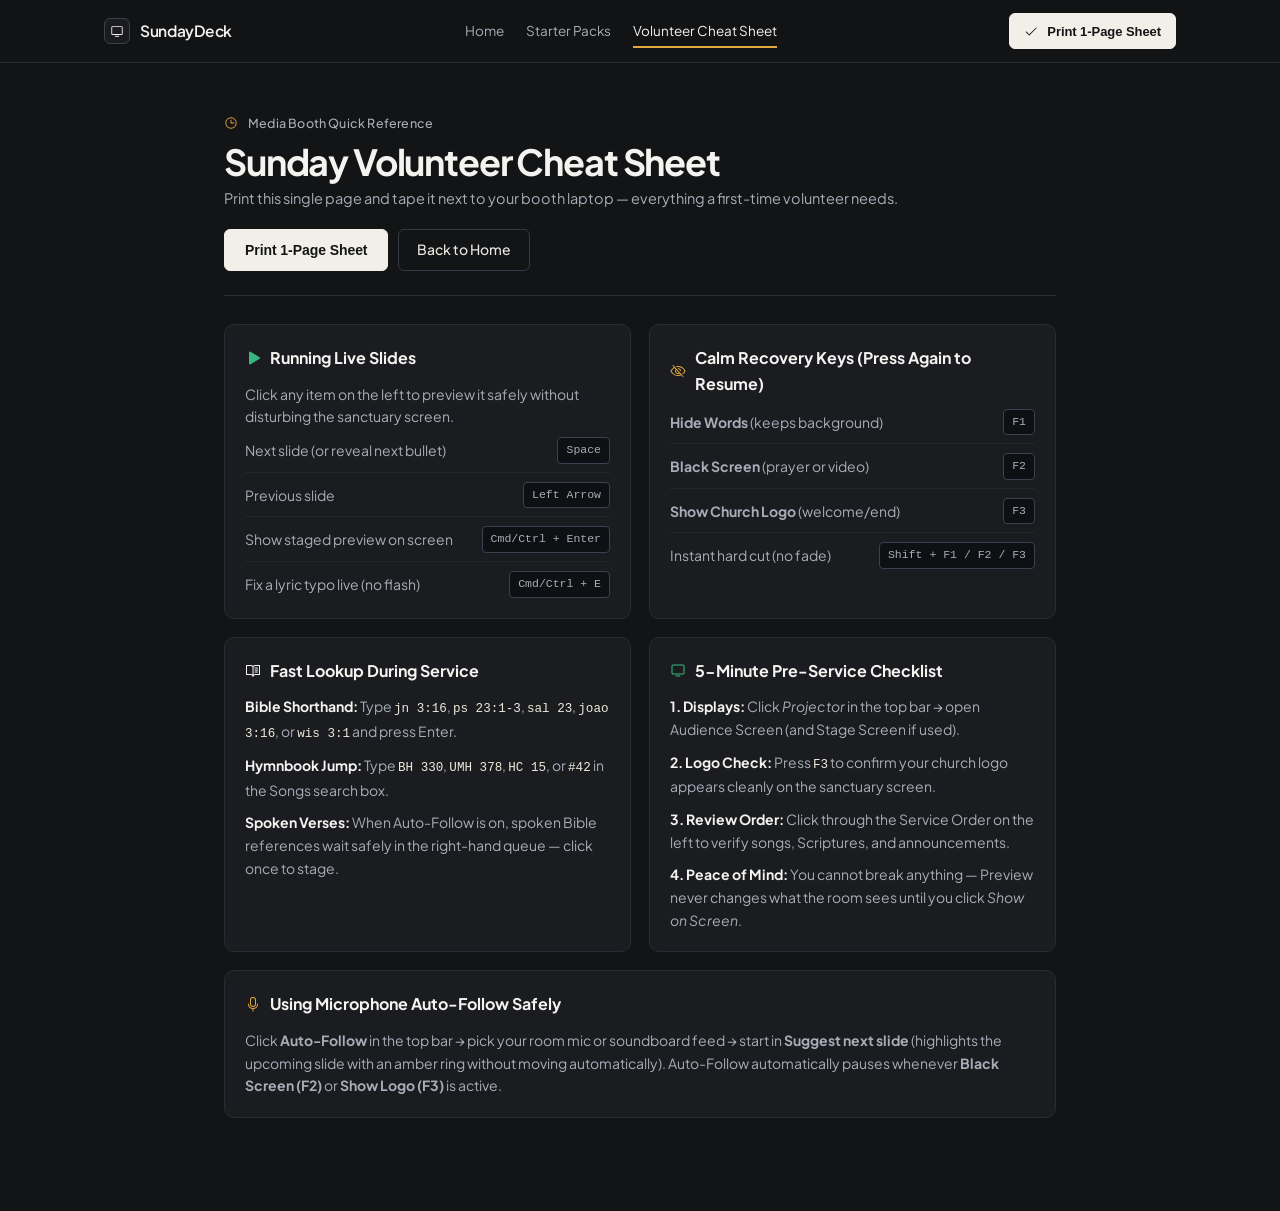
==== docs/cheat-sheet.html @ 09c67df8 "docs: add EN/ES/PT switcher, OG card, favicon, printable cheat sheet, packs page, and contributor ki" ====
<!DOCTYPE html>
<html lang="en">
<head>
  <meta charset="utf-8" />
  <meta name="viewport" content="width=device-width, initial-scale=1" />
  <title>Sunday Volunteer Cheat Sheet — SundayDeck</title>
  <meta
    name="description"
    content="One-page printable Sunday morning quick reference for church media booth volunteers using SundayDeck."
  />
  <meta property="og:title" content="Sunday Volunteer Cheat Sheet — SundayDeck" />
  <meta property="og:description" content="Print and tape next to your media booth laptop. Every shortcut and recovery key on one clean page." />
  <meta property="og:image" content="media/og-card.png" />
  <link rel="icon" href="favicon.svg" type="image/svg+xml" />
  <link rel="preconnect" href="https://fonts.googleapis.com" />
  <link rel="preconnect" href="https://fonts.gstatic.com" crossorigin />
  <link
    href="https://fonts.googleapis.com/css2?family=Newsreader:ital,opsz,wght@0,6..72,500;1,6..72,400&family=Plus+Jakarta+Sans:wght@400;500;600;700&display=swap"
    rel="stylesheet"
  />
  <link rel="stylesheet" href="style.css" />
  <style>
    .sheet-wrap { max-width: 880px; margin: 0 auto; padding: 48px 24px 72px; }
    .sheet-head { display: flex; flex-wrap: wrap; align-items: flex-end; justify-content: space-between; gap: 18px; padding-bottom: 24px; border-bottom: 1px solid var(--border); margin-bottom: 28px; }
    .sheet-grid { display: grid; grid-template-columns: repeat(2, minmax(0, 1fr)); gap: 18px; margin-bottom: 22px; }
    .sheet-box { background: var(--pane); border: 1px solid var(--border); border-radius: 10px; padding: 20px; }
    .sheet-box h3 { font-size: 16px; margin-bottom: 12px; display: flex; align-items: center; gap: 9px; }
    .sheet-list { list-style: none; display: flex; flex-direction: column; gap: 9px; font-size: 14px; color: var(--ink-secondary); }
    .sheet-list li { display: flex; align-items: center; justify-content: space-between; gap: 12px; padding-bottom: 8px; border-bottom: 1px solid rgba(40, 44, 54, 0.7); }
    .sheet-list li:last-child { border-bottom: none; padding-bottom: 0; }
    .sheet-steps { list-style: none; display: flex; flex-direction: column; gap: 10px; font-size: 14px; color: var(--ink-secondary); }
    .sheet-steps strong { color: var(--ink); }
    .sheet-full { grid-column: 1 / -1; }
    @media (max-width: 760px) { .sheet-grid { grid-template-columns: 1fr; } }
    @media print {
      @page { margin: 0.45in; }
      header, .no-print { display: none !important; }
      html, body { background: #ffffff !important; color: #111111 !important; }
      .sheet-wrap { padding: 0; max-width: 100%; }
      .sheet-head { border-bottom: 2px solid #222222; margin-bottom: 16px; padding-bottom: 12px; }
      .sheet-box { background: #ffffff !important; border: 1px solid #cccccc !important; padding: 14px; break-inside: avoid; }
      .sheet-list, .sheet-steps, p { color: #222222 !important; }
      .sheet-list li { border-bottom-color: #e5e5e5 !important; }
      h1, h2, h3, strong { color: #000000 !important; }
      kbd { background: #f2f2f2 !important; border: 1px solid #999999 !important; color: #000000 !important; }
      .ic { display: none; }
    }
  </style>
</head>
<body>
  <header class="no-print">
    <div class="wrap nav">
      <a class="brand" href="index.html">
        <span class="brand-mark">
          <span class="ic ic-sm" style="--ic: url('icons/monitor.svg');"></span>
        </span>
        <span>SundayDeck</span>
      </a>
      <nav class="nav-links">
        <a href="index.html">Home</a>
        <a href="packs.html">Starter Packs</a>
        <a href="cheat-sheet.html" class="active">Volunteer Cheat Sheet</a>
      </nav>
      <button class="btn-primary" type="button" onclick="window.print()" style="height: 36px; padding: 0 14px; font-size: 13px;">
        <span class="ic ic-sm" style="--ic: url('icons/check.svg');"></span>
        <span>Print 1-Page Sheet</span>
      </button>
    </div>
  </header>

  <main class="sheet-wrap">
    <div class="sheet-head">
      <div>
        <div class="kicker" style="margin-bottom: 10px;">
          <span class="ic ic-sm ic-amber" style="--ic: url('icons/clock.svg');"></span>
          <span>Media Booth Quick Reference</span>
        </div>
        <h1 style="font-size: clamp(26px, 3.6vw, 36px); margin-bottom: 6px;">Sunday Volunteer Cheat Sheet</h1>
        <p style="color: var(--ink-secondary); font-size: 14.5px;">
          Print this single page and tape it next to your booth laptop — everything a first-time volunteer needs.
        </p>
      </div>
      <div class="no-print" style="display: flex; gap: 10px;">
        <button class="btn-primary" type="button" onclick="window.print()">Print 1-Page Sheet</button>
        <a class="btn-secondary" href="index.html">Back to Home</a>
      </div>
    </div>

    <div class="sheet-grid">
      <section class="sheet-box">
        <h3>
          <span class="ic ic-emerald" style="--ic: url('icons/play-fill.svg');"></span>
          <span>Running Live Slides</span>
        </h3>
        <ul class="sheet-list">
          <span>Click any item on the left to preview it safely without disturbing the sanctuary screen.</span>
          <li><span>Next slide (or reveal next bullet)</span><kbd>Space</kbd></li>
          <li><span>Previous slide</span><kbd>Left Arrow</kbd></li>
          <li><span>Show staged preview on screen</span><kbd>Cmd/Ctrl + Enter</kbd></li>
          <li><span>Fix a lyric typo live (no flash)</span><kbd>Cmd/Ctrl + E</kbd></li>
        </ul>
      </section>

      <section class="sheet-box">
        <h3>
          <span class="ic ic-amber" style="--ic: url('icons/eye-slash.svg');"></span>
          <span>Calm Recovery Keys (Press Again to Resume)</span>
        </h3>
        <ul class="sheet-list">
          <li><span><strong>Hide Words</strong> (keeps background)</span><kbd>F1</kbd></li>
          <li><span><strong>Black Screen</strong> (prayer or video)</span><kbd>F2</kbd></li>
          <li><span><strong>Show Church Logo</strong> (welcome/end)</span><kbd>F3</kbd></li>
          <li><span>Instant hard cut (no fade)</span><kbd>Shift + F1 / F2 / F3</kbd></li>
        </ul>
      </section>

      <section class="sheet-box">
        <h3>
          <span class="ic" style="--ic: url('icons/book-open-text.svg');"></span>
          <span>Fast Lookup During Service</span>
        </h3>
        <ul class="sheet-steps">
          <li><strong>Bible Shorthand:</strong> Type <code>jn 3:16</code>, <code>ps 23:1-3</code>, <code>sal 23</code>, <code>joao 3:16</code>, or <code>wis 3:1</code> and press Enter.</li>
          <li><strong>Hymnbook Jump:</strong> Type <code>BH 330</code>, <code>UMH 378</code>, <code>HC 15</code>, or <code>#42</code> in the Songs search box.</li>
          <li><strong>Spoken Verses:</strong> When Auto-Follow is on, spoken Bible references wait safely in the right-hand queue — click once to stage.</li>
        </ul>
      </section>

      <section class="sheet-box">
        <h3>
          <span class="ic ic-emerald" style="--ic: url('icons/monitor.svg');"></span>
          <span>5-Minute Pre-Service Checklist</span>
        </h3>
        <ul class="sheet-steps">
          <li><strong>1. Displays:</strong> Click <em>Projector</em> in the top bar → open Audience Screen (and Stage Screen if used).</li>
          <li><strong>2. Logo Check:</strong> Press <code>F3</code> to confirm your church logo appears cleanly on the sanctuary screen.</li>
          <li><strong>3. Review Order:</strong> Click through the Service Order on the left to verify songs, Scriptures, and announcements.</li>
          <li><strong>4. Peace of Mind:</strong> You cannot break anything — Preview never changes what the room sees until you click <em>Show on Screen</em>.</li>
        </ul>
      </section>

      <section class="sheet-box sheet-full">
        <h3>
          <span class="ic ic-amber" style="--ic: url('icons/microphone.svg');"></span>
          <span>Using Microphone Auto-Follow Safely</span>
        </h3>
        <p style="font-size: 14px; color: var(--ink-secondary);">
          Click <strong>Auto-Follow</strong> in the top bar → pick your room mic or soundboard feed → start in
          <strong>Suggest next slide</strong> (highlights the upcoming slide with an amber ring without moving automatically).
          Auto-Follow automatically pauses whenever <strong>Black Screen (F2)</strong> or <strong>Show Logo (F3)</strong> is active.
        </p>
      </section>
    </div>
  </main>
</body>
</html>
---- docs/style.css ----
:root {
  --canvas: #131416;
  --pane: #1a1c20;
  --card: #1f2228;
  --elevated: #262932;
  --recessed: #0e1013;
  --border: #282c36;
  --border-strong: #3b4150;
  --ink: #f5f3ef;
  --ink-secondary: #a8adb8;
  --ink-muted: #707685;
  --ivory: #f2efe9;
  --ivory-ink: #141517;
  --amber: #e2a83b;
  --emerald: #38b780;
  --coral: #e04f47;
  --terracotta: #d97736;
  --ease-out: cubic-bezier(0.22, 1, 0.36, 1);
  --font-serif: "Newsreader", Georgia, "Times New Roman", serif;
  --font-display: "Plus Jakarta Sans", -apple-system, BlinkMacSystemFont, sans-serif;
  --font-body: "Plus Jakarta Sans", -apple-system, BlinkMacSystemFont, "Segoe UI", sans-serif;
  --font-mono: ui-monospace, SFMono-Regular, Menlo, monospace;
}

* {
  box-sizing: border-box;
  margin: 0;
  padding: 0;
}

html {
  scroll-behavior: smooth;
  background: var(--canvas);
  color: var(--ink);
  font-family: var(--font-body);
  -webkit-font-smoothing: antialiased;
}

body {
  background: var(--canvas);
  color: var(--ink);
  line-height: 1.62;
  overflow-x: clip;
}

a {
  color: inherit;
  text-decoration: none;
}

.wrap {
  max-width: 1120px;
  margin: 0 auto;
  padding: 0 24px;
}

/* Crisp Vendored SVG Icon System (currentColor via CSS Mask) */
.ic {
  display: inline-block;
  width: 16px;
  height: 16px;
  flex-shrink: 0;
  background-color: currentColor;
  -webkit-mask: var(--ic) center / contain no-repeat;
  mask: var(--ic) center / contain no-repeat;
}

.ic-sm { width: 14px; height: 14px; }
.ic-md { width: 18px; height: 18px; }
.ic-lg { width: 20px; height: 20px; }

.ic-amber { color: var(--amber); }
.ic-emerald { color: var(--emerald); }
.ic-muted { color: var(--ink-muted); }

/* Header & Reading Progress Thread */
header {
  position: sticky;
  top: 0;
  z-index: 40;
  background: rgba(19, 20, 22, 0.94);
  backdrop-filter: blur(10px);
  -webkit-backdrop-filter: blur(10px);
  border-bottom: 1px solid var(--border);
}

.progress-track {
  position: absolute;
  left: 0;
  right: 0;
  bottom: -1px;
  height: 2px;
  background: transparent;
  pointer-events: none;
}

.progress-bar {
  height: 100%;
  width: 0%;
  background: var(--amber);
  transition: width 0.08s linear;
}

.nav {
  height: 62px;
  display: flex;
  align-items: center;
  justify-content: space-between;
  gap: 20px;
}

.brand {
  display: flex;
  align-items: center;
  gap: 10px;
  font-family: var(--font-display);
  font-weight: 600;
  font-size: 15.5px;
  letter-spacing: -0.02em;
}

.brand-mark {
  width: 26px;
  height: 26px;
  border-radius: 6px;
  background: var(--pane);
  border: 1px solid var(--border-strong);
  display: grid;
  place-items: center;
  color: var(--ivory);
}

.nav-links {
  display: flex;
  align-items: center;
  gap: 22px;
  font-size: 13.5px;
  color: var(--ink-secondary);
}

.nav-links a {
  position: relative;
  padding: 4px 0;
  transition: color 0.18s ease;
}

.nav-links a:hover,
.nav-links a.active {
  color: var(--ink);
}

.nav-links a::after {
  content: "";
  position: absolute;
  left: 0;
  right: 0;
  bottom: -2px;
  height: 1.5px;
  background: var(--amber);
  transform: scaleX(0);
  transform-origin: left;
  transition: transform 0.28s var(--ease-out);
}

.nav-links a.active::after {
  transform: scaleX(1);
}

/* Handcrafted Non-AI Buttons (Matte, Flat, Architectural — Zero Glass/Glow/Gradients) */
.btn-primary {
  display: inline-flex;
  align-items: center;
  justify-content: center;
  gap: 9px;
  height: 42px;
  padding: 0 20px;
  border-radius: 6px;
  background: var(--ivory);
  color: var(--ivory-ink);
  font-weight: 600;
  font-size: 14px;
  letter-spacing: -0.005em;
  border: 1px solid var(--ivory);
  transition: background-color 0.14s ease, border-color 0.14s ease;
}

.btn-primary:hover {
  background: #ffffff;
  border-color: #ffffff;
}

.btn-primary:active {
  background: #e5e0d7;
  border-color: #e5e0d7;
}

.btn-secondary {
  display: inline-flex;
  align-items: center;
  justify-content: center;
  gap: 9px;
  height: 42px;
  padding: 0 18px;
  border-radius: 6px;
  background: transparent;
  color: #eae7e1;
  font-weight: 500;
  font-size: 14px;
  border: 1px solid #353a47;
  transition: background-color 0.14s ease, border-color 0.14s ease, color 0.14s ease;
}

.btn-secondary:hover {
  background: #1d2027;
  border-color: #4f5668;
  color: #ffffff;
}

.btn-secondary:active {
  background: #17191f;
}

.btn-nav {
  display: inline-flex;
  align-items: center;
  gap: 7px;
  height: 34px;
  padding: 0 13px;
  border-radius: 6px;
  background: var(--pane);
  color: var(--ink);
  border: 1px solid var(--border-strong);
  font-size: 13px;
  font-weight: 500;
  transition: background-color 0.14s ease, border-color 0.14s ease;
}

.btn-nav:hover {
  background: var(--elevated);
  border-color: #545b6e;
}

.nav-right {
  display: flex;
  align-items: center;
  gap: 10px;
}

.lang-switch {
  display: inline-flex;
  align-items: center;
  background: var(--recessed);
  border: 1px solid var(--border);
  border-radius: 6px;
  padding: 2px;
  gap: 2px;
}

.lang-btn {
  background: transparent;
  border: none;
  color: var(--ink-muted);
  font-family: var(--font-body);
  font-size: 11.5px;
  font-weight: 600;
  padding: 4px 7px;
  border-radius: 4px;
  cursor: pointer;
  transition: color 0.14s ease, background-color 0.14s ease;
}

.lang-btn:hover {
  color: var(--ink-secondary);
}

.lang-btn.is-active {
  background: var(--pane);
  color: var(--ink);
}

.link-editorial {
  display: inline-flex;
  align-items: center;
  gap: 7px;
  height: 42px;
  padding: 0 6px;
  font-size: 14px;
  font-weight: 500;
  color: var(--ink-secondary);
  transition: color 0.16s ease;
}

.link-editorial .ic {
  transition: transform 0.22s var(--ease-out);
}

.link-editorial:hover {
  color: var(--ink);
}

.link-editorial:hover .ic {
  transform: translateX(4px);
}

/* Scroll Reveal Choreography */
[data-reveal] {
  opacity: 0;
  transform: translateY(16px);
  transition: opacity 0.72s var(--ease-out), transform 0.78s var(--ease-out);
  will-change: opacity, transform;
}

[data-reveal].is-visible {
  opacity: 1;
  transform: translateY(0);
}

[data-delay="1"] { transition-delay: 0.08s; }
[data-delay="2"] { transition-delay: 0.16s; }
[data-delay="3"] { transition-delay: 0.24s; }
[data-delay="4"] { transition-delay: 0.32s; }

/* Opening Hero */
.hero {
  position: relative;
  padding: 76px 0 64px;
  border-bottom: 1px solid var(--border);
  background: radial-gradient(ellipse 72% 42% at 50% 0%, rgba(226, 168, 59, 0.055), transparent 72%);
}

/* Unboxed Editorial Kicker (Replaces AI Rounded Pill) */
.kicker {
  display: inline-flex;
  align-items: center;
  gap: 10px;
  font-size: 12.5px;
  font-weight: 500;
  color: var(--ink-secondary);
  letter-spacing: 0.015em;
  margin-bottom: 22px;
}

.kicker-rule {
  width: 24px;
  height: 1px;
  background: var(--border-strong);
}

.dot {
  width: 6px;
  height: 6px;
  border-radius: 999px;
  flex-shrink: 0;
}

.dot-emerald { background: var(--emerald); }
.dot-amber { background: var(--amber); }
.dot-coral { background: var(--coral); }

h1 {
  font-family: var(--font-display);
  font-size: clamp(36px, 5.2vw, 58px);
  font-weight: 700;
  line-height: 1.06;
  letter-spacing: -0.032em;
  max-width: 820px;
  margin-bottom: 20px;
}

.serif-accent {
  font-family: var(--font-serif);
  font-style: italic;
  font-weight: 500;
  color: #f4e6cc;
  letter-spacing: -0.015em;
}

.lead {
  font-size: 18px;
  color: var(--ink-secondary);
  max-width: 670px;
  margin-bottom: 30px;
}

.cta-row {
  display: flex;
  flex-wrap: wrap;
  align-items: center;
  gap: 12px 14px;
  margin-bottom: 30px;
}

.meta-strip {
  display: flex;
  flex-wrap: wrap;
  gap: 24px;
  font-size: 13px;
  color: var(--ink-muted);
  margin-bottom: 40px;
}

.meta-item {
  display: inline-flex;
  align-items: center;
  gap: 8px;
}

.frame {
  border-radius: 10px;
  overflow: hidden;
  border: 1px solid var(--border);
  background: var(--recessed);
  box-shadow: 0 24px 60px rgba(0, 0, 0, 0.42);
}

.hero-frame {
  transform: scale(0.988);
  transition: transform 0.9s var(--ease-out);
}

.hero-frame.is-visible {
  transform: scale(1);
}

.frame img,
.frame video {
  display: block;
  width: 100%;
  height: auto;
}

/* Sections */
section {
  padding: 80px 0;
  border-bottom: 1px solid var(--border);
}

.sec-head {
  max-width: 700px;
  margin-bottom: 42px;
}

.sec-label {
  display: inline-flex;
  align-items: center;
  gap: 8px;
  font-size: 12.5px;
  font-weight: 600;
  color: var(--ink-secondary);
  margin-bottom: 12px;
  letter-spacing: 0.01em;
}

h2 {
  font-family: var(--font-display);
  font-size: clamp(27px, 3.6vw, 38px);
  letter-spacing: -0.026em;
  line-height: 1.14;
  margin-bottom: 14px;
}

.sec-copy {
  color: var(--ink-secondary);
  font-size: 16px;
}

/* Sunday Morning Scrollytelling Section */
.story-section {
  background: linear-gradient(180deg, rgba(26, 28, 32, 0.35) 0%, transparent 100%);
}

.story-layout {
  display: grid;
  grid-template-columns: minmax(0, 0.92fr) minmax(0, 1.18fr);
  gap: 42px;
  align-items: start;
}

.story-rail {
  position: relative;
  padding-left: 26px;
  display: flex;
  flex-direction: column;
  gap: 16px;
}

.story-rail::before {
  content: "";
  position: absolute;
  left: 6px;
  top: 18px;
  bottom: 18px;
  width: 1.5px;
  background: var(--border);
}

.story-chapter {
  position: relative;
  padding: 20px 22px;
  border-radius: 8px;
  background: transparent;
  border: 1px solid transparent;
  cursor: pointer;
  opacity: 0.56;
  transition: opacity 0.32s var(--ease-out), background 0.32s var(--ease-out),
    border-color 0.32s var(--ease-out), transform 0.32s var(--ease-out);
}

.story-chapter::before {
  content: "";
  position: absolute;
  left: -25px;
  top: 26px;
  width: 11px;
  height: 11px;
  border-radius: 999px;
  background: var(--pane);
  border: 2px solid var(--border-strong);
  transition: background 0.25s ease, border-color 0.25s ease, transform 0.25s var(--ease-out);
}

.story-chapter:hover {
  opacity: 0.86;
  background: rgba(26, 28, 32, 0.55);
}

.story-chapter.is-active {
  opacity: 1;
  background: var(--pane);
  border-color: var(--border-strong);
  transform: translateX(4px);
}

.story-chapter.is-active::before {
  background: var(--amber);
  border-color: var(--amber);
  transform: scale(1.16);
}

.chapter-time {
  display: inline-flex;
  align-items: center;
  gap: 7px;
  font-family: var(--font-mono);
  font-size: 12px;
  color: var(--amber);
  margin-bottom: 7px;
}

.story-chapter h3 {
  font-family: var(--font-display);
  font-size: 18px;
  font-weight: 600;
  margin-bottom: 7px;
  color: var(--ink);
}

.story-chapter p {
  font-size: 14.5px;
  color: var(--ink-secondary);
  line-height: 1.58;
}

.story-stage-wrap {
  position: sticky;
  top: 94px;
}

.story-stage-bar {
  display: flex;
  align-items: center;
  justify-content: space-between;
  padding: 11px 16px;
  background: var(--pane);
  border-bottom: 1px solid var(--border);
  font-size: 12.5px;
  color: var(--ink-secondary);
}

.stage-pill {
  display: inline-flex;
  align-items: center;
  gap: 8px;
  font-weight: 500;
  color: var(--ink);
}

.stage-clock {
  font-family: var(--font-mono);
  font-size: 12px;
  color: var(--amber);
}

.story-viewport {
  position: relative;
  aspect-ratio: 16 / 10;
  background: var(--recessed);
  overflow: hidden;
}

.story-slide {
  position: absolute;
  inset: 0;
  opacity: 0;
  transform: scale(1.024);
  transition: opacity 0.6s var(--ease-out), transform 1.1s var(--ease-out);
  pointer-events: none;
}

.story-slide.is-active {
  opacity: 1;
  transform: scale(1);
  pointer-events: auto;
}

.story-slide img {
  width: 100%;
  height: 100%;
  object-fit: cover;
  object-position: top center;
}

.story-caption-bar {
  padding: 13px 16px;
  background: var(--pane);
  border-top: 1px solid var(--border);
  display: flex;
  align-items: center;
  justify-content: space-between;
  gap: 12px;
  font-size: 13px;
  color: var(--ink-secondary);
}

.story-dots {
  display: flex;
  align-items: center;
  gap: 6px;
}

.story-dot {
  width: 7px;
  height: 7px;
  border-radius: 999px;
  background: var(--border-strong);
  border: none;
  cursor: pointer;
  padding: 0;
  transition: width 0.28s var(--ease-out), background 0.28s ease;
}

.story-dot.is-active {
  width: 20px;
  background: var(--amber);
}

/* Feature Grid */
.feature-grid {
  display: grid;
  grid-template-columns: repeat(auto-fit, minmax(460px, 1fr));
  gap: 22px;
}

.feature-card {
  background: var(--pane);
  border: 1px solid var(--border);
  border-radius: 10px;
  overflow: hidden;
  display: flex;
  flex-direction: column;
  transition: border-color 0.24s ease;
}

.feature-card:hover {
  border-color: var(--border-strong);
}

.feature-media {
  overflow: hidden;
  border-bottom: 1px solid var(--border);
}

.feature-card img {
  width: 100%;
  display: block;
  transition: transform 0.65s var(--ease-out);
}

.feature-card:hover img {
  transform: scale(1.02);
}

.feature-body {
  padding: 20px 22px 24px;
  display: flex;
  flex-direction: column;
  gap: 9px;
}

.card-title-row {
  display: flex;
  align-items: center;
  gap: 10px;
}

.icon-chip {
  width: 32px;
  height: 32px;
  border-radius: 6px;
  background: var(--card);
  border: 1px solid var(--border);
  display: grid;
  place-items: center;
  color: var(--ivory);
  flex-shrink: 0;
}

.feature-body h3 {
  font-family: var(--font-display);
  font-size: 18px;
  font-weight: 600;
}

.feature-body p {
  font-size: 14.5px;
  color: var(--ink-secondary);
}

/* Install & Conviction Cards */
.install-grid {
  display: grid;
  grid-template-columns: repeat(auto-fit, minmax(300px, 1fr));
  gap: 18px;
}

.card {
  background: var(--pane);
  border: 1px solid var(--border);
  border-radius: 10px;
  padding: 22px;
  display: flex;
  flex-direction: column;
  gap: 12px;
  transition: border-color 0.22s ease;
}

.card:hover {
  border-color: var(--border-strong);
}

.card h3 {
  font-family: var(--font-display);
  font-size: 17px;
  font-weight: 600;
  letter-spacing: -0.01em;
}

.card p {
  font-size: 14.5px;
  color: var(--ink-secondary);
}

pre {
  background: var(--recessed);
  border: 1px solid var(--border);
  border-radius: 6px;
  padding: 12px 14px;
  overflow-x: auto;
  font-family: var(--font-mono);
  font-size: 12.5px;
  color: var(--ink);
  line-height: 1.55;
}

code {
  font-family: var(--font-mono);
  font-size: 0.9em;
  color: #efe9dc;
}

/* Interactive Booth Simulator (Matte Physical Keys — Zero Gloss) */
.booth-sim {
  display: grid;
  grid-template-columns: 1.15fr 0.95fr;
  gap: 26px;
  align-items: center;
}

.sanctuary-screen {
  position: relative;
  aspect-ratio: 16 / 9;
  border-radius: 10px;
  overflow: hidden;
  border: 1px solid var(--border-strong);
  background: #0d0e11;
  box-shadow: 0 20px 48px rgba(0, 0, 0, 0.42);
}

.sanctuary-bg {
  position: absolute;
  inset: 0;
  background: url("media/unsplash-mountains.png") center / cover no-repeat;
  filter: brightness(0.68);
  transition: opacity 0.45s var(--ease-out);
}

.sanctuary-layer {
  position: absolute;
  inset: 0;
  display: flex;
  flex-direction: column;
  align-items: center;
  justify-content: center;
  text-align: center;
  padding: 28px 34px;
  transition: opacity 0.36s var(--ease-out), transform 0.42s var(--ease-out);
}

.sanctuary-lyrics {
  font-family: var(--font-display);
  font-size: clamp(18px, 2.3vw, 25px);
  font-weight: 700;
  line-height: 1.38;
  color: #f7f4ee;
  text-shadow: 0 3px 16px rgba(0, 0, 0, 0.75);
}

.sanctuary-sub {
  margin-top: 10px;
  font-size: 12px;
  color: rgba(245, 243, 239, 0.72);
  letter-spacing: 0.02em;
}

.sanctuary-logo-layer {
  opacity: 0;
  transform: scale(0.96);
  background: #111317;
}

.logo-emblem {
  width: 52px;
  height: 52px;
  border-radius: 10px;
  border: 1px solid var(--border-strong);
  background: var(--pane);
  display: grid;
  place-items: center;
  font-family: var(--font-serif);
  font-size: 22px;
  font-weight: 600;
  color: var(--ivory);
  margin-bottom: 12px;
}

.sanctuary-screen[data-mode="clear"] .sanctuary-text-layer {
  opacity: 0;
  transform: translateY(8px);
}

.sanctuary-screen[data-mode="black"] .sanctuary-bg,
.sanctuary-screen[data-mode="black"] .sanctuary-text-layer {
  opacity: 0;
}

.sanctuary-screen[data-mode="logo"] .sanctuary-bg,
.sanctuary-screen[data-mode="logo"] .sanctuary-text-layer {
  opacity: 0;
}

.sanctuary-screen[data-mode="logo"] .sanctuary-logo-layer {
  opacity: 1;
  transform: scale(1);
}

.sanctuary-badge {
  position: absolute;
  top: 12px;
  left: 12px;
  display: inline-flex;
  align-items: center;
  gap: 7px;
  padding: 5px 10px;
  border-radius: 6px;
  background: rgba(18, 20, 24, 0.88);
  border: 1px solid var(--border);
  font-size: 11.5px;
  color: var(--ink-secondary);
}

.booth-keys {
  display: flex;
  flex-direction: column;
  gap: 9px;
}

.kbd-btn {
  width: 100%;
  text-align: left;
  background: var(--pane);
  border: 1px solid var(--border);
  border-bottom-color: #101216;
  border-radius: 7px;
  padding: 13px 15px;
  display: flex;
  align-items: center;
  justify-content: space-between;
  gap: 12px;
  color: var(--ink);
  font-family: var(--font-body);
  font-size: 14px;
  cursor: pointer;
  transition: border-color 0.16s ease, background-color 0.16s ease;
}

.kbd-btn-left {
  display: inline-flex;
  align-items: center;
  gap: 11px;
}

.kbd-btn:hover {
  background: #21242b;
  border-color: var(--border-strong);
}

.kbd-btn.is-latched {
  background: #14161b;
  border-color: var(--terracotta);
}

.kbd-btn.is-latched .ic {
  color: var(--terracotta);
}

.kbd-btn.is-live-btn {
  border-color: var(--amber);
}

.kbd-btn.is-live-btn .ic {
  color: var(--amber);
}

kbd {
  font-family: var(--font-mono);
  font-size: 11.5px;
  padding: 3px 8px;
  border-radius: 4px;
  background: var(--recessed);
  border: 1px solid var(--border-strong);
  color: var(--ink-secondary);
  white-space: nowrap;
}

.conviction-banner {
  background: linear-gradient(180deg, rgba(31, 34, 40, 0.45) 0%, rgba(20, 21, 23, 0.15) 100%);
}

/* Optional Support the Movement Panel */
.support-panel {
  margin-top: 28px;
  padding: 28px 30px;
  border-radius: 10px;
  background: var(--pane);
  border: 1px solid var(--border-strong);
  display: flex;
  flex-direction: column;
  gap: 20px;
}

.support-copy {
  max-width: 720px;
  display: flex;
  flex-direction: column;
  gap: 9px;
}

.support-kicker {
  display: inline-flex;
  align-items: center;
  gap: 8px;
  font-size: 12.5px;
  font-weight: 600;
  color: var(--ink-secondary);
}

.support-copy h3 {
  font-family: var(--font-display);
  font-size: 21px;
  font-weight: 600;
  letter-spacing: -0.02em;
}

.support-copy p {
  font-size: 14.8px;
  color: var(--ink-secondary);
}

.support-actions {
  display: flex;
  flex-wrap: wrap;
  align-items: center;
  gap: 10px 12px;
}

footer {
  padding: 40px 0 54px;
  color: var(--ink-muted);
  font-size: 13px;
}

.foot-row {
  display: flex;
  flex-wrap: wrap;
  align-items: center;
  justify-content: space-between;
  gap: 16px;
}

.foot-links {
  display: inline-flex;
  flex-wrap: wrap;
  align-items: center;
  gap: 8px;
}

.foot-links a {
  color: var(--ink-secondary);
  transition: color 0.16s ease;
}

.foot-links a:hover {
  color: var(--ink);
}

@media (max-width: 900px) {
  .story-layout,
  .booth-sim,
  .feature-grid {
    grid-template-columns: 1fr;
  }
  .story-stage-wrap {
    position: relative;
    top: 0;
    order: -1;
  }
  .nav-links {
    display: none;
  }
}

@media (prefers-reduced-motion: reduce) {
  html { scroll-behavior: auto; }
  [data-reveal] {
    opacity: 1 !important;
    transform: none !important;
    transition: none !important;
  }
  .story-slide,
  .feature-card img {
    transition: none !important;
  }
}
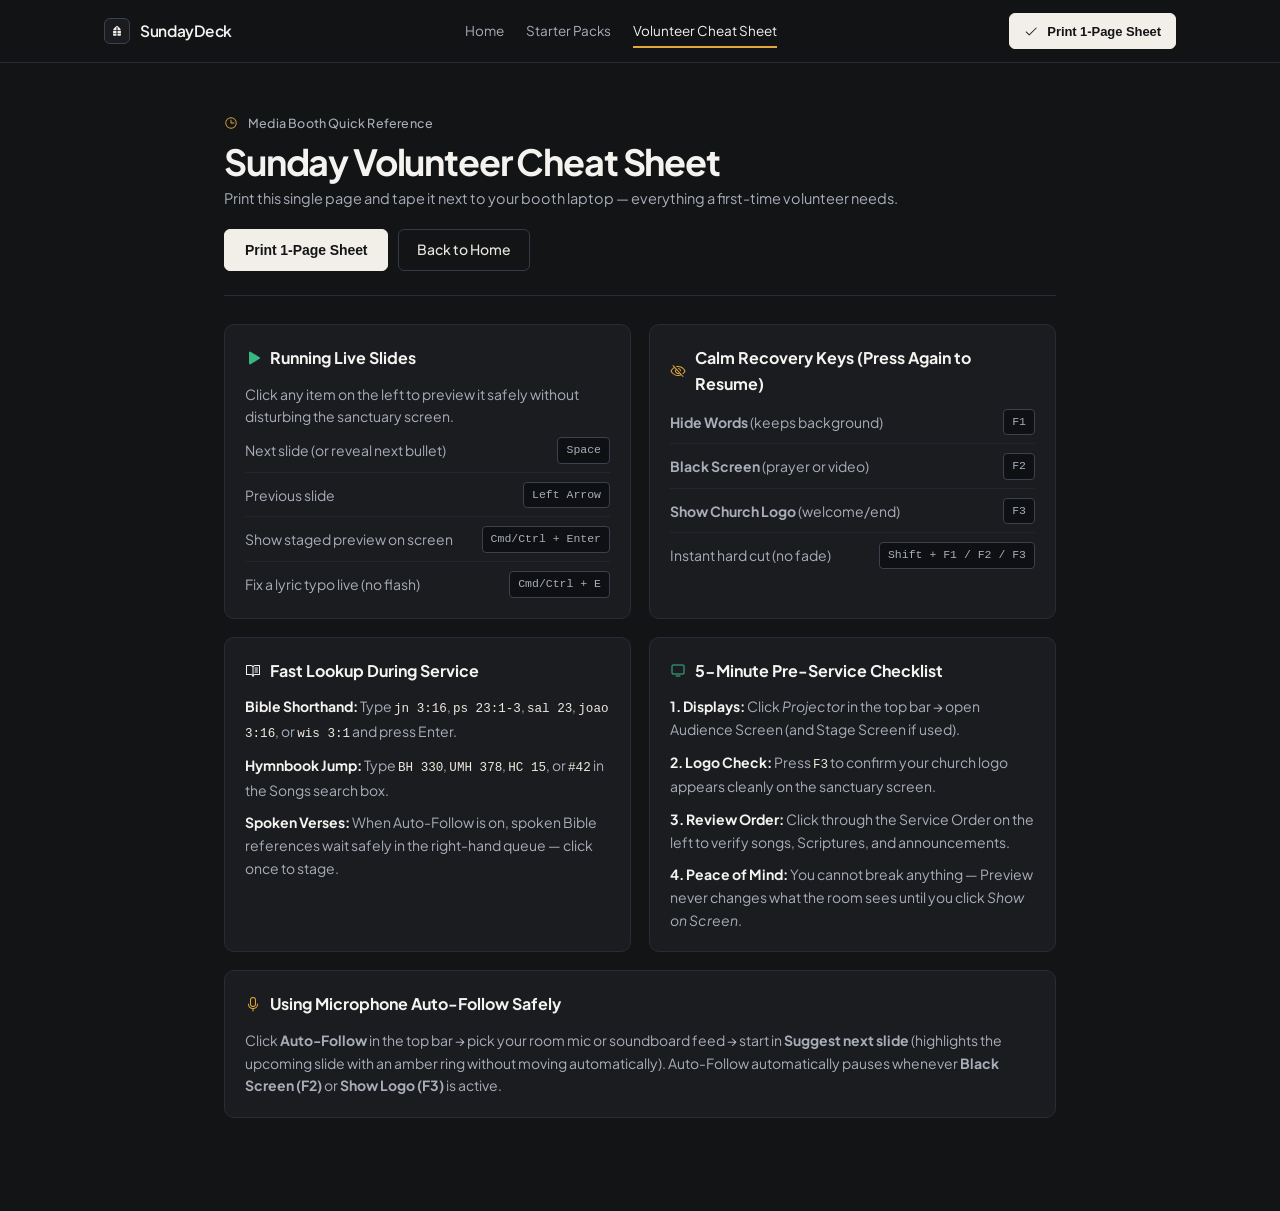
==== commit 3deec40d: "feat: add sculptural church emblem, Public Domain sanctuary photos & NPS timelapse loops - Design an" ====
--- a/docs/cheat-sheet.html
+++ b/docs/cheat-sheet.html
@@ -52,7 +52,7 @@
     <div class="wrap nav">
       <a class="brand" href="index.html">
         <span class="brand-mark">
-          <span class="ic ic-sm" style="--ic: url('icons/monitor.svg');"></span>
+          <span class="ic ic-sm" style="--ic: url('icons/church-logo.svg');"></span>
         </span>
         <span>SundayDeck</span>
       </a>
--- a/docs/style.css
+++ b/docs/style.css
@@ -799,7 +799,7 @@
 .sanctuary-bg {
   position: absolute;
   inset: 0;
-  background: url("media/unsplash-mountains.png") center / cover no-repeat;
+  background: url("media/sanctuary-mountains.png") center / cover no-repeat;
   filter: brightness(0.68);
   transition: opacity 0.45s var(--ease-out);
 }
@@ -838,19 +838,12 @@
   background: #111317;
 }
 
-.logo-emblem {
-  width: 52px;
-  height: 52px;
-  border-radius: 10px;
-  border: 1px solid var(--border-strong);
-  background: var(--pane);
-  display: grid;
-  place-items: center;
-  font-family: var(--font-serif);
-  font-size: 22px;
-  font-weight: 600;
-  color: var(--ivory);
+.logo-emblem-img {
+  width: 64px;
+  height: 64px;
+  border-radius: 14px;
   margin-bottom: 12px;
+  display: block;
 }
 
 .sanctuary-screen[data-mode="clear"] .sanctuary-text-layer {
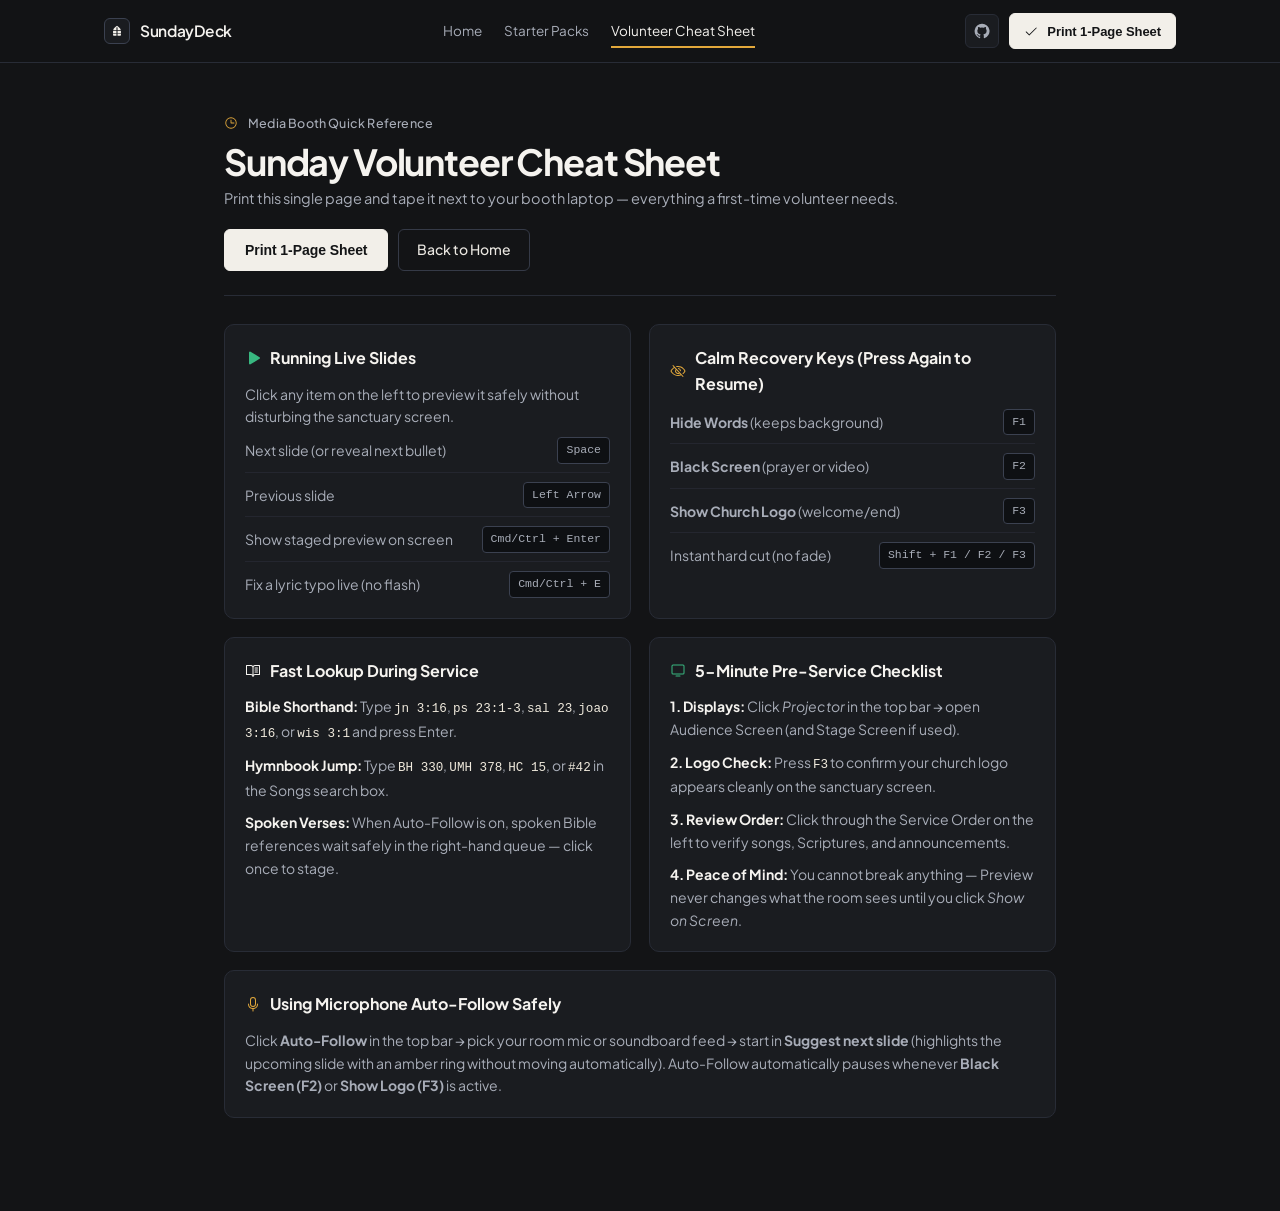
==== commit 17254da9: "feat(site): add GitHub icon button in navbar, support panel, and open-source footer links" ====
--- a/docs/cheat-sheet.html
+++ b/docs/cheat-sheet.html
@@ -10,7 +10,8 @@
   />
   <meta property="og:title" content="Sunday Volunteer Cheat Sheet — SundayDeck" />
   <meta property="og:description" content="Print and tape next to your media booth laptop. Every shortcut and recovery key on one clean page." />
-  <meta property="og:image" content="media/og-card.png" />
+  <meta property="og:url" content="https://tobhoster.github.io/sundaydeck/cheat-sheet.html" />
+  <meta property="og:image" content="https://tobhoster.github.io/sundaydeck/media/og-card.png" />
   <link rel="icon" href="favicon.svg" type="image/svg+xml" />
   <link rel="preconnect" href="https://fonts.googleapis.com" />
   <link rel="preconnect" href="https://fonts.gstatic.com" crossorigin />
@@ -61,10 +62,22 @@
         <a href="packs.html">Starter Packs</a>
         <a href="cheat-sheet.html" class="active">Volunteer Cheat Sheet</a>
       </nav>
-      <button class="btn-primary" type="button" onclick="window.print()" style="height: 36px; padding: 0 14px; font-size: 13px;">
-        <span class="ic ic-sm" style="--ic: url('icons/check.svg');"></span>
-        <span>Print 1-Page Sheet</span>
-      </button>
+      <div class="nav-right">
+        <a
+          class="btn-icon"
+          href="https://github.com/tobhoster/sundaydeck"
+          target="_blank"
+          rel="noopener noreferrer"
+          aria-label="SundayDeck on GitHub"
+          title="View source on GitHub"
+        >
+          <span class="ic" style="--ic: url('icons/github.svg');"></span>
+        </a>
+        <button class="btn-primary" type="button" onclick="window.print()" style="height: 36px; padding: 0 14px; font-size: 13px;">
+          <span class="ic ic-sm" style="--ic: url('icons/check.svg');"></span>
+          <span>Print 1-Page Sheet</span>
+        </button>
+      </div>
     </div>
   </header>
 
--- a/docs/style.css
+++ b/docs/style.css
@@ -240,6 +240,25 @@
   border-color: #545b6e;
 }
 
+.btn-icon {
+  display: inline-flex;
+  align-items: center;
+  justify-content: center;
+  width: 34px;
+  height: 34px;
+  border-radius: 6px;
+  background: var(--pane);
+  color: var(--ink-secondary);
+  border: 1px solid var(--border);
+  transition: background-color 0.14s ease, border-color 0.14s ease, color 0.14s ease;
+}
+
+.btn-icon:hover {
+  background: var(--elevated);
+  border-color: var(--border-strong);
+  color: var(--ink);
+}
+
 .nav-right {
   display: flex;
   align-items: center;
@@ -320,12 +339,43 @@
 [data-delay="3"] { transition-delay: 0.24s; }
 [data-delay="4"] { transition-delay: 0.32s; }
 
-/* Opening Hero */
+/* Opening Hero with Subtle Looping Public Domain Atmosphere */
 .hero {
   position: relative;
+  overflow: hidden;
   padding: 76px 0 64px;
   border-bottom: 1px solid var(--border);
-  background: radial-gradient(ellipse 72% 42% at 50% 0%, rgba(226, 168, 59, 0.055), transparent 72%);
+  background: var(--canvas);
+}
+
+.hero-ambient {
+  position: absolute;
+  inset: 0;
+  z-index: 0;
+  pointer-events: none;
+  overflow: hidden;
+}
+
+.hero-ambient-video {
+  width: 100%;
+  height: 100%;
+  object-fit: cover;
+  opacity: 0.27;
+  filter: saturate(0.92) contrast(1.04);
+  transform: scale(1.03);
+}
+
+.hero-ambient-scrim {
+  position: absolute;
+  inset: 0;
+  background:
+    linear-gradient(180deg, rgba(19, 20, 22, 0.58) 0%, rgba(19, 20, 22, 0.78) 46%, #131416 92%),
+    radial-gradient(ellipse 80% 55% at 50% 18%, rgba(19, 20, 22, 0.15), rgba(19, 20, 22, 0.72) 85%);
+}
+
+.hero-content {
+  position: relative;
+  z-index: 1;
 }
 
 /* Unboxed Editorial Kicker (Replaces AI Rounded Pill) */
@@ -778,12 +828,91 @@
   color: #efe9dc;
 }
 
+/* Bundled Public Domain Sanctuary Backdrops Gallery */
+.backdrop-grid {
+  display: grid;
+  grid-template-columns: repeat(3, minmax(0, 1fr));
+  gap: 16px;
+}
+
+.backdrop-card {
+  appearance: none;
+  text-align: left;
+  font-family: var(--font-body);
+  color: var(--ink);
+  background: var(--pane);
+  border: 1px solid var(--border);
+  border-radius: 9px;
+  overflow: hidden;
+  cursor: pointer;
+  display: flex;
+  flex-direction: column;
+  transition: border-color 0.2s ease, transform 0.28s var(--ease-out);
+}
+
+.backdrop-card:hover {
+  border-color: var(--amber);
+  transform: translateY(-2px);
+}
+
+.backdrop-media {
+  position: relative;
+  aspect-ratio: 16 / 9;
+  overflow: hidden;
+  background: var(--recessed);
+}
+
+.backdrop-media img,
+.backdrop-media video {
+  display: block;
+  width: 100%;
+  height: 100%;
+  object-fit: cover;
+  transition: transform 0.55s var(--ease-out);
+}
+
+.backdrop-card:hover .backdrop-media img,
+.backdrop-card:hover .backdrop-media video {
+  transform: scale(1.03);
+}
+
+.backdrop-meta {
+  padding: 11px 14px;
+  display: flex;
+  align-items: center;
+  justify-content: space-between;
+  gap: 10px;
+  border-top: 1px solid var(--border);
+}
+
+.backdrop-title {
+  font-family: var(--font-display);
+  font-size: 13.5px;
+  font-weight: 600;
+  color: var(--ink);
+}
+
+.backdrop-tag {
+  display: inline-flex;
+  align-items: center;
+  gap: 6px;
+  font-size: 11.5px;
+  color: var(--ink-secondary);
+  white-space: nowrap;
+}
+
 /* Interactive Booth Simulator (Matte Physical Keys — Zero Gloss) */
 .booth-sim {
   display: grid;
   grid-template-columns: 1.15fr 0.95fr;
   gap: 26px;
-  align-items: center;
+  align-items: start;
+}
+
+.sim-stage-col {
+  display: flex;
+  flex-direction: column;
+  gap: 12px;
 }
 
 .sanctuary-screen {
@@ -796,12 +925,74 @@
   box-shadow: 0 20px 48px rgba(0, 0, 0, 0.42);
 }
 
-.sanctuary-bg {
+.sanctuary-bg,
+.sanctuary-bg-video {
   position: absolute;
   inset: 0;
-  background: url("media/sanctuary-mountains.png") center / cover no-repeat;
-  filter: brightness(0.68);
+  width: 100%;
+  height: 100%;
+  object-fit: cover;
   transition: opacity 0.45s var(--ease-out);
+}
+
+.sanctuary-bg {
+  background: url("media/bg/sanctuary-mountains.jpg") center / cover no-repeat;
+  opacity: 0;
+}
+
+.sanctuary-bg-video {
+  opacity: 1;
+}
+
+.sanctuary-screen[data-bg-kind="photo"] .sanctuary-bg {
+  opacity: 1;
+}
+
+.sanctuary-screen[data-bg-kind="photo"] .sanctuary-bg-video {
+  opacity: 0;
+}
+
+.sanctuary-scrim {
+  position: absolute;
+  inset: 0;
+  background: rgba(11, 12, 14, 0.44);
+  transition: opacity 0.45s var(--ease-out);
+  pointer-events: none;
+}
+
+.sim-backdrop-bar {
+  display: flex;
+  flex-wrap: wrap;
+  gap: 6px;
+}
+
+.bg-pill {
+  appearance: none;
+  display: inline-flex;
+  align-items: center;
+  gap: 5px;
+  padding: 5px 9px;
+  border-radius: 6px;
+  background: var(--pane);
+  border: 1px solid var(--border);
+  color: var(--ink-secondary);
+  font-family: var(--font-body);
+  font-size: 11.5px;
+  font-weight: 500;
+  cursor: pointer;
+  transition: border-color 0.15s ease, color 0.15s ease, background-color 0.15s ease;
+}
+
+.bg-pill:hover {
+  border-color: var(--border-strong);
+  color: var(--ink);
+  background: var(--card);
+}
+
+.bg-pill.is-active {
+  border-color: var(--amber);
+  color: var(--ink);
+  background: var(--elevated);
 }
 
 .sanctuary-layer {
@@ -852,11 +1043,15 @@
 }
 
 .sanctuary-screen[data-mode="black"] .sanctuary-bg,
+.sanctuary-screen[data-mode="black"] .sanctuary-bg-video,
+.sanctuary-screen[data-mode="black"] .sanctuary-scrim,
 .sanctuary-screen[data-mode="black"] .sanctuary-text-layer {
   opacity: 0;
 }
 
 .sanctuary-screen[data-mode="logo"] .sanctuary-bg,
+.sanctuary-screen[data-mode="logo"] .sanctuary-bg-video,
+.sanctuary-screen[data-mode="logo"] .sanctuary-scrim,
 .sanctuary-screen[data-mode="logo"] .sanctuary-text-layer {
   opacity: 0;
 }
@@ -946,7 +1141,11 @@
 }
 
 .conviction-banner {
-  background: linear-gradient(180deg, rgba(31, 34, 40, 0.45) 0%, rgba(20, 21, 23, 0.15) 100%);
+  position: relative;
+  overflow: hidden;
+  background:
+    linear-gradient(180deg, rgba(19, 20, 22, 0.88) 0%, rgba(19, 20, 22, 0.80) 48%, rgba(19, 20, 22, 0.96) 100%),
+    url("media/bg/still-waters.jpg") center / cover no-repeat;
 }
 
 /* Optional Support the Movement Panel */
@@ -996,6 +1195,24 @@
   gap: 10px 12px;
 }
 
+.bmc-wrap {
+  display: inline-flex;
+  align-items: center;
+}
+
+.bmc-wrap .bmc-btn {
+  height: 42px !important;
+  min-width: 170px !important;
+  padding: 0 18px !important;
+  font-size: 20px !important;
+  border-radius: 6px !important;
+}
+
+.gh-sponsor-btn {
+  display: block;
+  flex-shrink: 0;
+}
+
 footer {
   padding: 40px 0 54px;
   color: var(--ink-muted);
@@ -1020,6 +1237,12 @@
 .foot-links a {
   color: var(--ink-secondary);
   transition: color 0.16s ease;
+}
+
+.foot-gh {
+  display: inline-flex;
+  align-items: center;
+  gap: 5px;
 }
 
 .foot-links a:hover {
@@ -1031,6 +1254,9 @@
   .booth-sim,
   .feature-grid {
     grid-template-columns: 1fr;
+  }
+  .backdrop-grid {
+    grid-template-columns: repeat(2, minmax(0, 1fr));
   }
   .story-stage-wrap {
     position: relative;
@@ -1039,6 +1265,12 @@
   }
   .nav-links {
     display: none;
+  }
+}
+
+@media (max-width: 560px) {
+  .backdrop-grid {
+    grid-template-columns: 1fr;
   }
 }
 
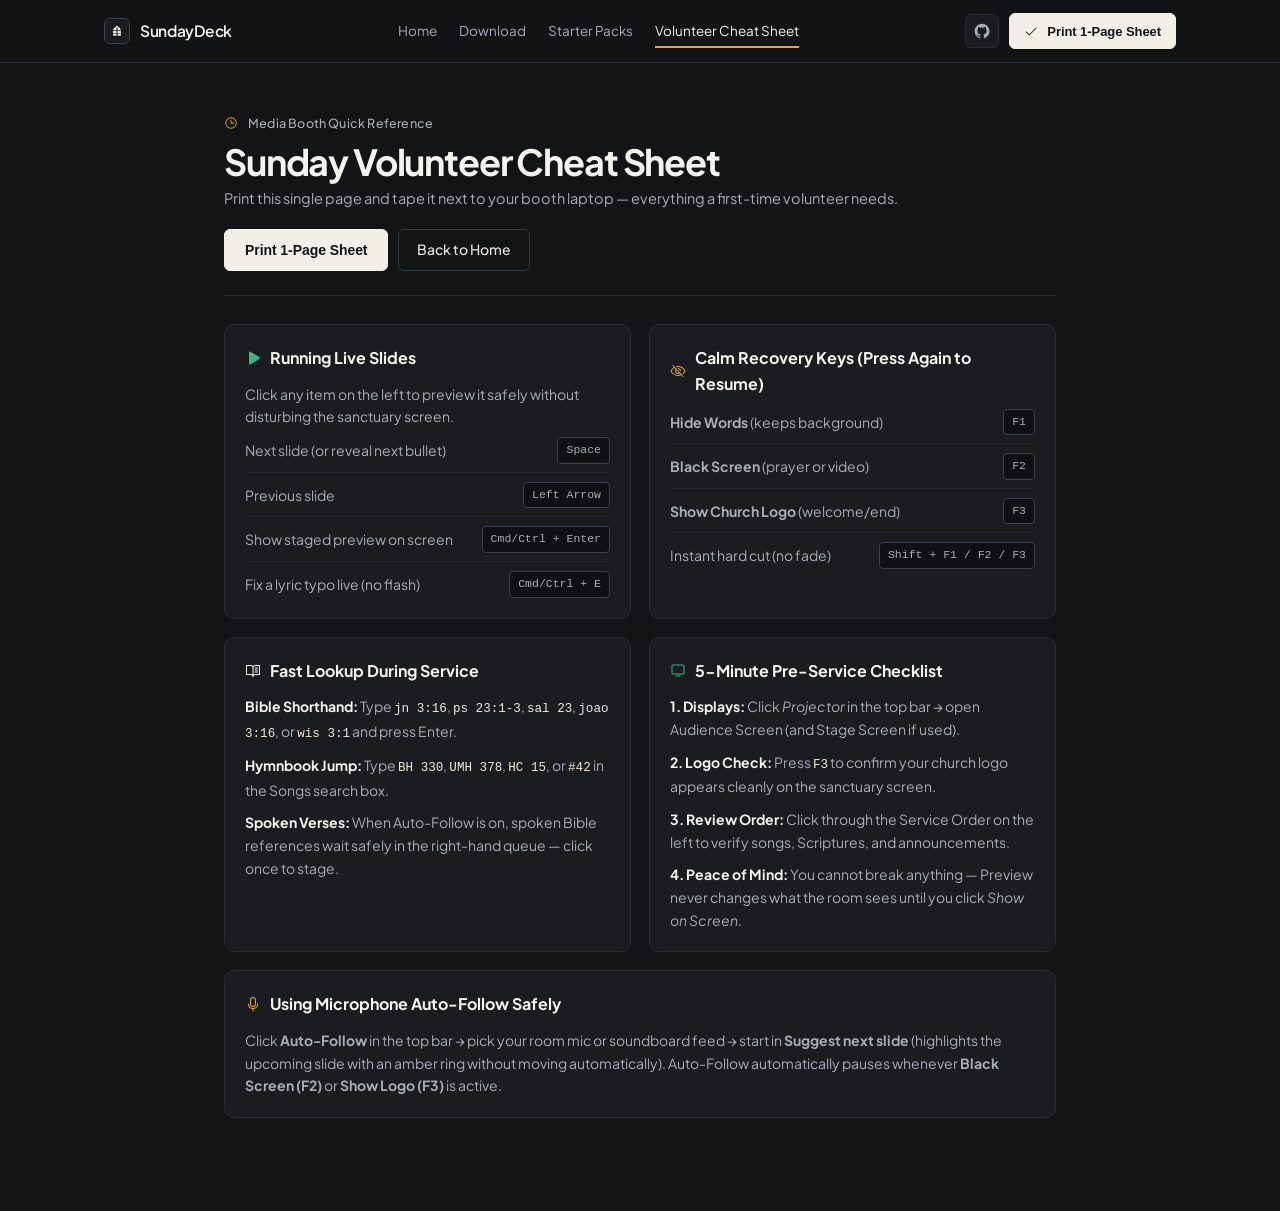
==== commit 91255442: "feat(site): add Zed-style download page and one-line install.sh / install.ps1 scripts - Add POSIX sh" ====
--- a/docs/cheat-sheet.html
+++ b/docs/cheat-sheet.html
@@ -59,6 +59,7 @@
       </a>
       <nav class="nav-links">
         <a href="index.html">Home</a>
+        <a href="download.html">Download</a>
         <a href="packs.html">Starter Packs</a>
         <a href="cheat-sheet.html" class="active">Volunteer Cheat Sheet</a>
       </nav>
--- a/docs/style.css
+++ b/docs/style.css
@@ -1272,6 +1272,20 @@
   .backdrop-grid {
     grid-template-columns: 1fr;
   }
+  .nav {
+    gap: 10px;
+  }
+  .nav-right {
+    gap: 6px;
+  }
+  .btn-nav {
+    width: 34px;
+    padding: 0;
+    justify-content: center;
+  }
+  .btn-nav span:not(.ic) {
+    display: none;
+  }
 }
 
 @media (prefers-reduced-motion: reduce) {
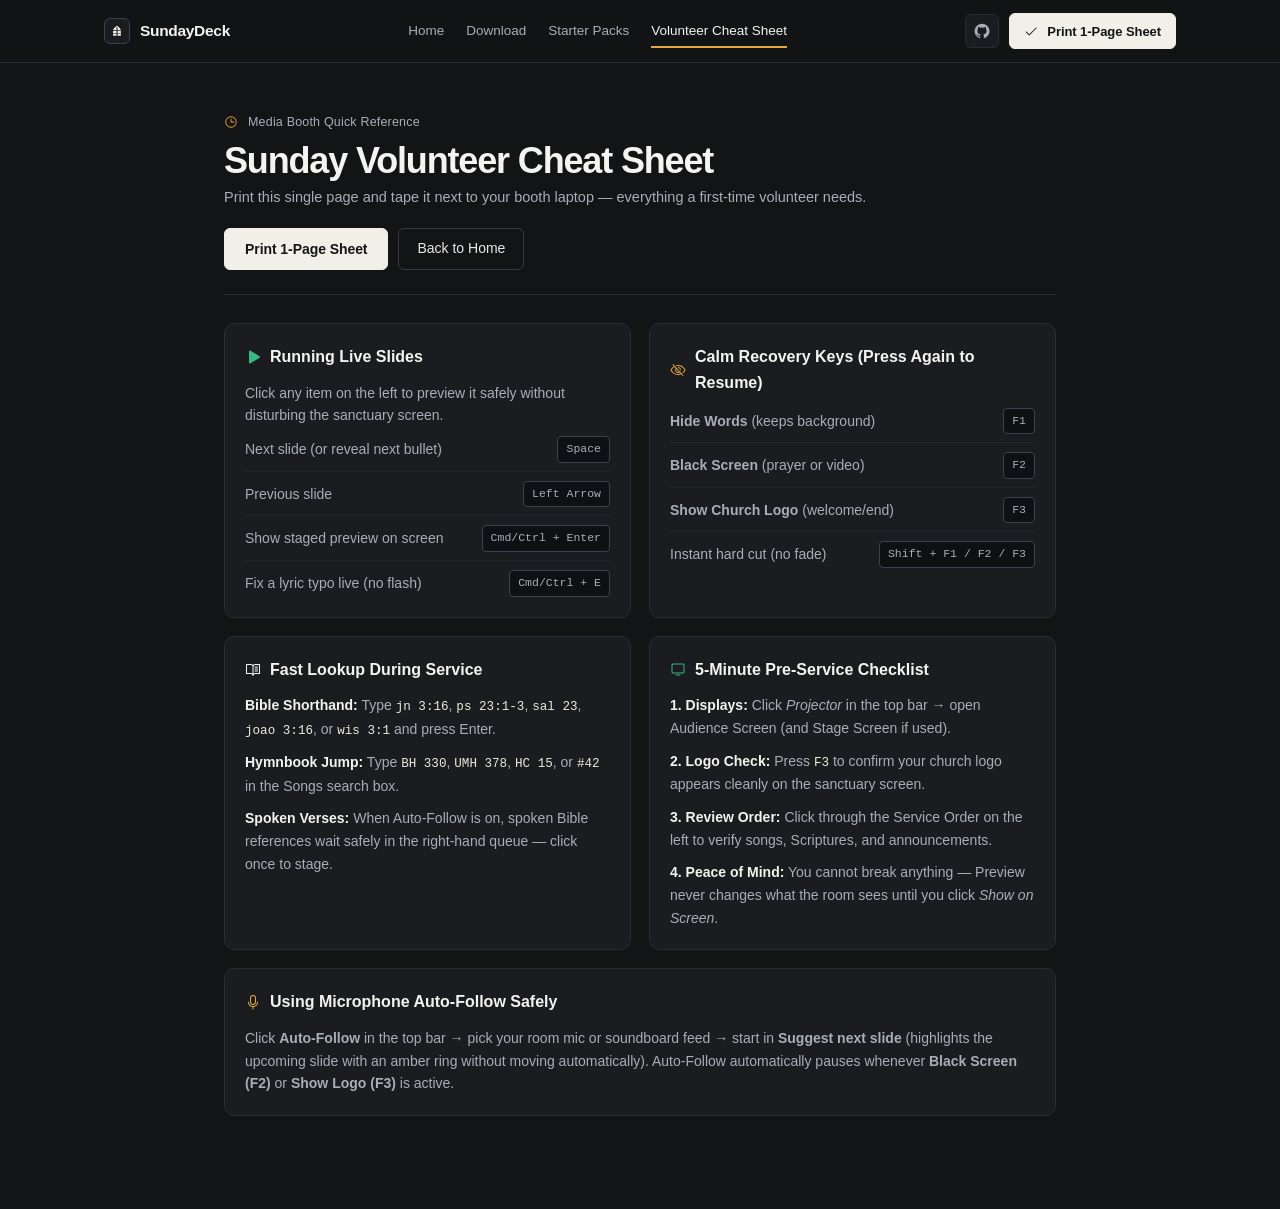
==== commit b2ac7fe2: "Add native menus, draggable panes, updater, single-screen projector fix, security, SEO, WebGL & cove" ====
--- a/docs/cheat-sheet.html
+++ b/docs/cheat-sheet.html
@@ -3,11 +3,17 @@
 <head>
   <meta charset="utf-8" />
   <meta name="viewport" content="width=device-width, initial-scale=1" />
-  <title>Sunday Volunteer Cheat Sheet — SundayDeck</title>
+  <meta name="referrer" content="strict-origin-when-cross-origin" />
+  <meta
+    http-equiv="Content-Security-Policy"
+    content="default-src 'self'; script-src 'self'; style-src 'self' 'unsafe-inline' https://fonts.googleapis.com; font-src 'self' https://fonts.gstatic.com; img-src 'self' data:;"
+  />
+  <title>Sunday Volunteer Cheat Sheet — SundayDeck Church Presentation Software</title>
   <meta
     name="description"
     content="One-page printable Sunday morning quick reference for church media booth volunteers using SundayDeck."
   />
+  <link rel="canonical" href="https://tobhoster.github.io/sundaydeck/cheat-sheet.html" />
   <meta property="og:title" content="Sunday Volunteer Cheat Sheet — SundayDeck" />
   <meta property="og:description" content="Print and tape next to your media booth laptop. Every shortcut and recovery key on one clean page." />
   <meta property="og:url" content="https://tobhoster.github.io/sundaydeck/cheat-sheet.html" />
@@ -74,7 +80,7 @@
         >
           <span class="ic" style="--ic: url('icons/github.svg');"></span>
         </a>
-        <button class="btn-primary" type="button" onclick="window.print()" style="height: 36px; padding: 0 14px; font-size: 13px;">
+        <button class="btn-primary" type="button" data-print-page style="height: 36px; padding: 0 14px; font-size: 13px;">
           <span class="ic ic-sm" style="--ic: url('icons/check.svg');"></span>
           <span>Print 1-Page Sheet</span>
         </button>
@@ -95,7 +101,7 @@
         </p>
       </div>
       <div class="no-print" style="display: flex; gap: 10px;">
-        <button class="btn-primary" type="button" onclick="window.print()">Print 1-Page Sheet</button>
+        <button class="btn-primary" type="button" data-print-page>Print 1-Page Sheet</button>
         <a class="btn-secondary" href="index.html">Back to Home</a>
       </div>
     </div>
@@ -166,5 +172,6 @@
       </section>
     </div>
   </main>
+  <script src="downloads.js" defer></script>
 </body>
 </html>
--- a/docs/style.css
+++ b/docs/style.css
@@ -321,12 +321,17 @@
   transform: translateX(4px);
 }
 
-/* Scroll Reveal Choreography */
+/* Scroll Reveal Choreography (hero renders immediately for instant LCP) */
 [data-reveal] {
   opacity: 0;
   transform: translateY(16px);
   transition: opacity 0.72s var(--ease-out), transform 0.78s var(--ease-out);
   will-change: opacity, transform;
+}
+
+.hero [data-reveal] {
+  opacity: 1;
+  transform: none;
 }
 
 [data-reveal].is-visible {
@@ -363,6 +368,17 @@
   opacity: 0.27;
   filter: saturate(0.92) contrast(1.04);
   transform: scale(1.03);
+}
+
+.hero-gl-canvas {
+  position: absolute;
+  inset: 0;
+  width: 100%;
+  height: 100%;
+  display: block;
+  mix-blend-mode: screen;
+  opacity: 0.88;
+  pointer-events: none;
 }
 
 .hero-ambient-scrim {
@@ -670,6 +686,135 @@
   object-position: top center;
 }
 
+/* Spatial Story Micro-HUDs synced to each Sunday Morning chapter */
+.story-spatial-layer {
+  position: absolute;
+  left: 12px;
+  right: 12px;
+  bottom: 12px;
+  z-index: 4;
+  pointer-events: none;
+}
+
+.spatial-hud {
+  position: absolute;
+  left: 0;
+  right: 0;
+  bottom: 0;
+  display: flex;
+  flex-wrap: wrap;
+  align-items: center;
+  gap: 8px;
+  opacity: 0;
+  transform: translateY(10px);
+  transition: opacity 0.42s var(--ease-out), transform 0.5s var(--ease-out);
+}
+
+.story-viewport[data-step="0"] .sp-0,
+.story-viewport[data-step="1"] .sp-1,
+.story-viewport[data-step="2"] .sp-2,
+.story-viewport[data-step="3"] .sp-3,
+.story-viewport[data-step="4"] .sp-4 {
+  opacity: 1;
+  transform: translateY(0);
+}
+
+.sp-chip,
+.sp-out {
+  display: inline-flex;
+  align-items: center;
+  gap: 7px;
+  padding: 6px 10px;
+  border-radius: 6px;
+  background: rgba(14, 16, 19, 0.88);
+  border: 1px solid rgba(245, 243, 239, 0.14);
+  backdrop-filter: blur(8px);
+  -webkit-backdrop-filter: blur(8px);
+  font-size: 11.5px;
+  font-weight: 500;
+  color: var(--ink);
+  box-shadow: 0 8px 20px rgba(0, 0, 0, 0.35);
+}
+
+.sp-out.is-lit {
+  border-color: rgba(226, 168, 59, 0.34);
+}
+
+.sp-mic-row {
+  width: 100%;
+  display: flex;
+  align-items: center;
+  gap: 10px;
+  padding: 6px 11px;
+  border-radius: 7px;
+  background: rgba(14, 16, 19, 0.9);
+  border: 1px solid rgba(226, 168, 59, 0.35);
+  backdrop-filter: blur(8px);
+  -webkit-backdrop-filter: blur(8px);
+  box-shadow: 0 10px 24px rgba(0, 0, 0, 0.42);
+}
+
+.sp-mic-tag {
+  display: inline-flex;
+  align-items: center;
+  gap: 6px;
+  font-size: 11.5px;
+  font-weight: 600;
+  color: var(--ink);
+  white-space: nowrap;
+}
+
+.sp-mic-canvas {
+  flex: 1;
+  height: 28px;
+  min-width: 90px;
+  display: block;
+}
+
+.sp-mic-cue {
+  font-family: var(--font-mono);
+  font-size: 11px;
+  color: var(--amber);
+  background: rgba(226, 168, 59, 0.12);
+  border: 1px solid rgba(226, 168, 59, 0.35);
+  padding: 3px 8px;
+  border-radius: 5px;
+  white-space: nowrap;
+}
+
+.sp-bilingual {
+  display: inline-flex;
+  flex-direction: column;
+  gap: 4px;
+  padding: 8px 13px;
+  border-radius: 7px;
+  background: rgba(14, 16, 19, 0.9);
+  border: 1px solid rgba(245, 243, 239, 0.16);
+  backdrop-filter: blur(8px);
+  -webkit-backdrop-filter: blur(8px);
+  box-shadow: 0 10px 24px rgba(0, 0, 0, 0.4);
+}
+
+.sp-bi-en {
+  font-family: var(--font-display);
+  font-size: 12.5px;
+  font-weight: 600;
+  color: var(--ink);
+}
+
+.sp-bi-rule {
+  height: 1px;
+  width: 100%;
+  background: rgba(226, 168, 59, 0.45);
+}
+
+.sp-bi-es {
+  font-family: var(--font-serif);
+  font-style: italic;
+  font-size: 12.5px;
+  color: #f4e6cc;
+}
+
 .story-caption-bar {
   padding: 13px 16px;
   background: var(--pane);
@@ -922,17 +1067,34 @@
   overflow: hidden;
   border: 1px solid var(--border-strong);
   background: #0d0e11;
-  box-shadow: 0 20px 48px rgba(0, 0, 0, 0.42);
+  box-shadow: 0 20px 48px rgba(0, 0, 0, 0.42), 0 0 0 1px rgba(56, 183, 128, 0.14);
+  transition: border-color 0.38s var(--ease-out), box-shadow 0.45s var(--ease-out);
+}
+
+.sanctuary-screen[data-mode="clear"] {
+  border-color: rgba(226, 168, 59, 0.55);
+  box-shadow: 0 20px 52px rgba(0, 0, 0, 0.45), 0 0 28px rgba(226, 168, 59, 0.16);
+}
+
+.sanctuary-screen[data-mode="black"] {
+  border-color: #252933;
+  box-shadow: 0 18px 44px rgba(0, 0, 0, 0.62);
+}
+
+.sanctuary-screen[data-mode="logo"] {
+  border-color: rgba(242, 239, 233, 0.32);
+  box-shadow: 0 20px 48px rgba(0, 0, 0, 0.48), 0 0 26px rgba(242, 239, 233, 0.08);
 }
 
 .sanctuary-bg,
+.sanctuary-bg-gl,
 .sanctuary-bg-video {
   position: absolute;
   inset: 0;
   width: 100%;
   height: 100%;
   object-fit: cover;
-  transition: opacity 0.45s var(--ease-out);
+  transition: opacity 0.48s var(--ease-out);
 }
 
 .sanctuary-bg {
@@ -940,11 +1102,25 @@
   opacity: 0;
 }
 
+.sanctuary-bg-gl {
+  display: block;
+  opacity: 0;
+  pointer-events: none;
+}
+
 .sanctuary-bg-video {
   opacity: 1;
 }
 
 .sanctuary-screen[data-bg-kind="photo"] .sanctuary-bg {
+  opacity: 1;
+}
+
+.sanctuary-screen[data-bg-kind="photo"][data-gl-ready="true"] .sanctuary-bg {
+  opacity: 0;
+}
+
+.sanctuary-screen[data-bg-kind="photo"][data-gl-ready="true"] .sanctuary-bg-gl {
   opacity: 1;
 }
 
@@ -1004,7 +1180,7 @@
   justify-content: center;
   text-align: center;
   padding: 28px 34px;
-  transition: opacity 0.36s var(--ease-out), transform 0.42s var(--ease-out);
+  transition: opacity 0.46s var(--ease-out), transform 0.52s var(--ease-out), filter 0.46s var(--ease-out);
 }
 
 .sanctuary-lyrics {
@@ -1039,10 +1215,12 @@
 
 .sanctuary-screen[data-mode="clear"] .sanctuary-text-layer {
   opacity: 0;
-  transform: translateY(8px);
+  transform: translateY(-10px);
+  filter: blur(6px);
 }
 
 .sanctuary-screen[data-mode="black"] .sanctuary-bg,
+.sanctuary-screen[data-mode="black"] .sanctuary-bg-gl,
 .sanctuary-screen[data-mode="black"] .sanctuary-bg-video,
 .sanctuary-screen[data-mode="black"] .sanctuary-scrim,
 .sanctuary-screen[data-mode="black"] .sanctuary-text-layer {
@@ -1050,6 +1228,7 @@
 }
 
 .sanctuary-screen[data-mode="logo"] .sanctuary-bg,
+.sanctuary-screen[data-mode="logo"] .sanctuary-bg-gl,
 .sanctuary-screen[data-mode="logo"] .sanctuary-bg-video,
 .sanctuary-screen[data-mode="logo"] .sanctuary-scrim,
 .sanctuary-screen[data-mode="logo"] .sanctuary-text-layer {
@@ -1098,7 +1277,34 @@
   font-family: var(--font-body);
   font-size: 14px;
   cursor: pointer;
-  transition: border-color 0.16s ease, background-color 0.16s ease;
+  box-shadow: 0 3px 0 #0b0d10;
+  transition: transform 0.26s cubic-bezier(0.34, 1.56, 0.64, 1),
+    box-shadow 0.16s ease, border-color 0.16s ease, background-color 0.16s ease;
+}
+
+.kbd-btn:active,
+.kbd-btn.is-pressed {
+  transform: translateY(2px) scale(0.992);
+  box-shadow: 0 1px 0 #0b0d10;
+}
+
+.kbd-btn:active kbd,
+.kbd-btn.is-pressed kbd {
+  transform: translateY(1.5px);
+  border-color: var(--amber);
+  color: var(--ink);
+}
+
+.booth-keys-hint {
+  margin-top: 4px;
+  font-size: 12px;
+  color: var(--ink-muted);
+  line-height: 1.5;
+}
+
+.booth-keys-hint kbd {
+  font-size: 10.5px;
+  padding: 1px 5px;
 }
 
 .kbd-btn-left {
@@ -1140,6 +1346,223 @@
   white-space: nowrap;
 }
 
+/* Respectful EasyWorship / ProPresenter Migration Pillars, Comparison Table & FAQ */
+.migration-pillars {
+  display: grid;
+  grid-template-columns: repeat(3, minmax(0, 1fr));
+  gap: 16px;
+  margin-bottom: 22px;
+}
+
+.pillar-card {
+  background: var(--pane);
+  border: 1px solid var(--border);
+  border-radius: 10px;
+  padding: 20px 21px;
+  display: flex;
+  flex-direction: column;
+  gap: 10px;
+  transition: border-color 0.2s ease;
+}
+
+.pillar-card:hover {
+  border-color: var(--border-strong);
+}
+
+.pillar-card h3 {
+  font-family: var(--font-display);
+  font-size: 15.5px;
+  font-weight: 600;
+  letter-spacing: -0.01em;
+}
+
+.pillar-card p {
+  font-size: 14px;
+  color: var(--ink-secondary);
+  line-height: 1.56;
+}
+
+.faq-list {
+  display: flex;
+  flex-direction: column;
+  gap: 10px;
+  max-width: 860px;
+}
+
+.faq-item {
+  background: var(--pane);
+  border: 1px solid var(--border);
+  border-radius: 9px;
+  transition: border-color 0.18s ease, background-color 0.18s ease;
+}
+
+.faq-item[open] {
+  border-color: var(--border-strong);
+  background: #1d2026;
+}
+
+.faq-item summary {
+  list-style: none;
+  cursor: pointer;
+  padding: 17px 20px;
+  font-family: var(--font-display);
+  font-size: 16px;
+  font-weight: 600;
+  color: var(--ink);
+  display: flex;
+  align-items: center;
+  justify-content: space-between;
+  gap: 14px;
+}
+
+.faq-item summary::-webkit-details-marker {
+  display: none;
+}
+
+.faq-item summary::after {
+  content: "+";
+  font-family: var(--font-mono);
+  font-size: 18px;
+  font-weight: 400;
+  color: var(--amber);
+  line-height: 1;
+  flex-shrink: 0;
+}
+
+.faq-item[open] summary::after {
+  content: "−";
+}
+
+.faq-item p {
+  padding: 0 20px 18px;
+  font-size: 14.5px;
+  color: var(--ink-secondary);
+  line-height: 1.62;
+}
+
+.compare-table-wrap {
+  overflow-x: auto;
+  border-radius: 10px;
+  border: 1px solid var(--border);
+  background: var(--pane);
+}
+
+.compare-table {
+  width: 100%;
+  border-collapse: collapse;
+  font-size: 14px;
+  text-align: left;
+}
+
+.compare-table th,
+.compare-table td {
+  padding: 15px 18px;
+  border-bottom: 1px solid var(--border);
+  vertical-align: top;
+}
+
+.compare-table tr:last-child td {
+  border-bottom: none;
+}
+
+.compare-table th {
+  font-family: var(--font-display);
+  font-size: 12.5px;
+  font-weight: 600;
+  color: var(--ink-secondary);
+  background: var(--recessed);
+  letter-spacing: 0.01em;
+}
+
+.compare-table td:nth-child(2) {
+  color: var(--ink);
+}
+
+.compare-table td:nth-child(3) {
+  color: var(--ink-secondary);
+}
+
+.cmp-good {
+  color: var(--emerald);
+  font-weight: 600;
+}
+
+.card-dl-stack {
+  display: flex;
+  flex-direction: column;
+  gap: 8px;
+}
+
+.btn-dl-row {
+  width: 100%;
+  justify-content: space-between;
+  height: 39px;
+  padding: 0 13px;
+  font-size: 13px;
+}
+
+.dl-btn-left {
+  display: inline-flex;
+  align-items: center;
+  gap: 8px;
+}
+
+.dl-size-tag {
+  font-family: var(--font-mono);
+  font-size: 11px;
+  opacity: 0.72;
+}
+
+.cmd-inline {
+  display: flex;
+  align-items: center;
+  justify-content: space-between;
+  gap: 8px;
+  background: var(--recessed);
+  border: 1px solid var(--border);
+  border-radius: 6px;
+  padding: 7px 8px 7px 11px;
+}
+
+.cmd-inline code {
+  font-size: 11.5px;
+  overflow-x: auto;
+  white-space: nowrap;
+  scrollbar-width: none;
+}
+
+.cmd-inline code::-webkit-scrollbar {
+  display: none;
+}
+
+.copy-btn {
+  appearance: none;
+  flex-shrink: 0;
+  display: inline-flex;
+  align-items: center;
+  height: 26px;
+  padding: 0 9px;
+  border-radius: 5px;
+  background: var(--pane);
+  border: 1px solid var(--border-strong);
+  color: var(--ink);
+  font-family: var(--font-body);
+  font-size: 11.5px;
+  font-weight: 500;
+  cursor: pointer;
+  transition: background-color 0.14s ease, border-color 0.14s ease;
+}
+
+.copy-btn:hover {
+  background: var(--elevated);
+  border-color: #5a6276;
+}
+
+.copy-btn.is-copied {
+  border-color: var(--emerald);
+  color: var(--emerald);
+}
+
 .conviction-banner {
   position: relative;
   overflow: hidden;
@@ -1252,7 +1675,8 @@
 @media (max-width: 900px) {
   .story-layout,
   .booth-sim,
-  .feature-grid {
+  .feature-grid,
+  .migration-pillars {
     grid-template-columns: 1fr;
   }
   .backdrop-grid {
@@ -1290,13 +1714,24 @@
 
 @media (prefers-reduced-motion: reduce) {
   html { scroll-behavior: auto; }
+  .hero-gl-canvas,
+  .sanctuary-bg-gl {
+    display: none !important;
+  }
   [data-reveal] {
     opacity: 1 !important;
     transform: none !important;
     transition: none !important;
   }
   .story-slide,
+  .spatial-hud,
+  .sanctuary-layer,
+  .kbd-btn,
   .feature-card img {
     transition: none !important;
   }
-}
+  .sanctuary-screen[data-mode="clear"] .sanctuary-text-layer {
+    transform: none;
+    filter: none;
+  }
+}
